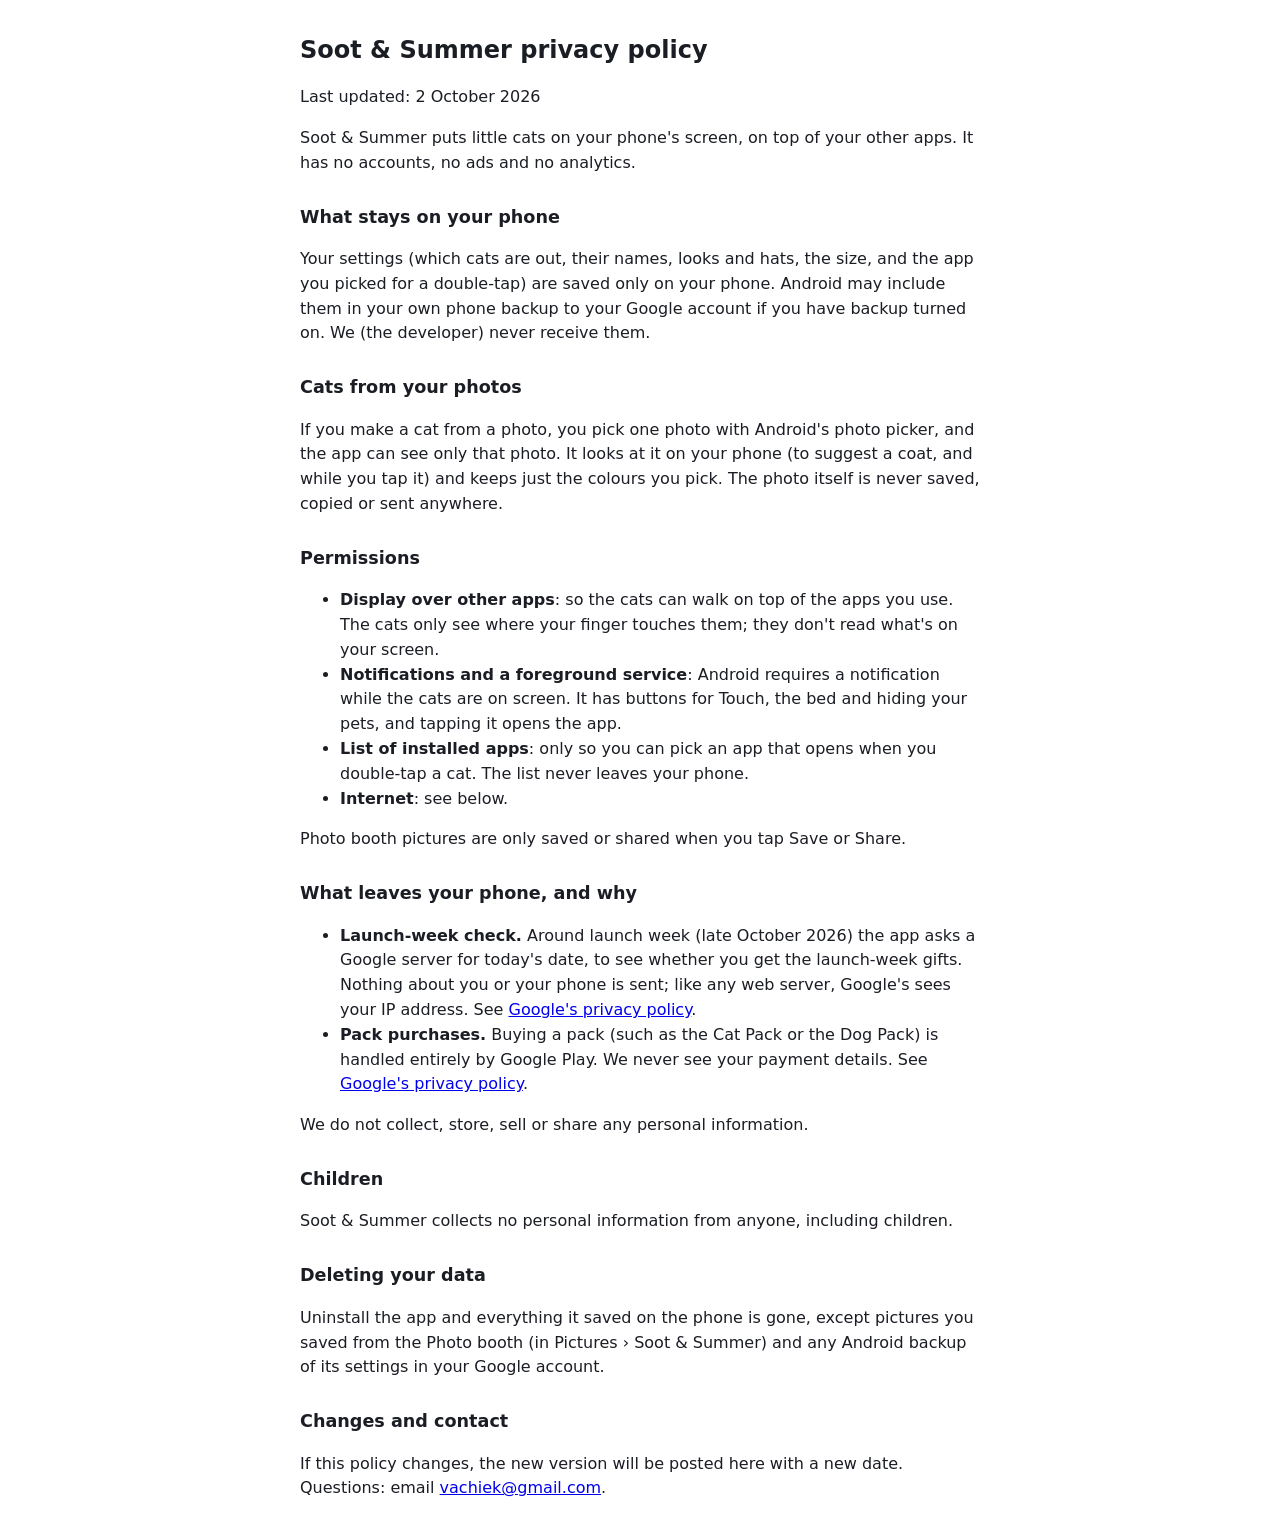
==== docs/privacy.html @ a7ec10ec "Privacy: accurate notification buttons, launch-week gifts, photo suggestion, uninstall, Photo booth " ====
<!doctype html>
<html lang="en"><head><meta charset="utf-8"><meta name="viewport" content="width=device-width,initial-scale=1">
<title>Soot &amp; Summer privacy policy</title>
<style>body{font:16px/1.55 system-ui,sans-serif;max-width:680px;margin:2em auto;padding:0 16px;color:#1b1d24;background:#fff}h1{font-size:1.5em}h2{font-size:1.1em;margin-top:1.6em}</style>
</head><body>
<h1>Soot &amp; Summer privacy policy</h1>
<p>Last updated: 2 October 2026</p>
<p>Soot &amp; Summer puts little cats on your phone's screen, on top of your other apps. It has no accounts, no ads and no analytics.</p>

<h2>What stays on your phone</h2>
<p>Your settings (which cats are out, their names, looks and hats, the size, and the app you picked for a double-tap) are saved only on your phone. Android may include them in your own phone backup to your Google account if you have backup turned on. We (the developer) never receive them.</p>

<h2>Cats from your photos</h2>
<p>If you make a cat from a photo, you pick one photo with Android's photo picker, and the app can see only that photo. It looks at it on your phone (to suggest a coat, and while you tap it) and keeps just the colours you pick. The photo itself is never saved, copied or sent anywhere.</p>

<h2>Permissions</h2>
<ul>
<li><b>Display over other apps</b>: so the cats can walk on top of the apps you use. The cats only see where your finger touches them; they don't read what's on your screen.</li>
<li><b>Notifications and a foreground service</b>: Android requires a notification while the cats are on screen. It has buttons for Touch, the bed and hiding your pets, and tapping it opens the app.</li>
<li><b>List of installed apps</b>: only so you can pick an app that opens when you double-tap a cat. The list never leaves your phone.</li>
<li><b>Internet</b>: see below.</li>
</ul>

<p>Photo booth pictures are only saved or shared when you tap Save or Share.</p>

<h2>What leaves your phone, and why</h2>
<ul>
<li><b>Launch-week check.</b> Around launch week (late October 2026) the app asks a Google server for today's date, to see whether you get the launch-week gifts. Nothing about you or your phone is sent; like any web server, Google's sees your IP address. See <a href="https://policies.google.com/privacy">Google's privacy policy</a>.</li>
<li><b>Pack purchases.</b> Buying a pack (such as the Cat Pack or the Dog Pack) is handled entirely by Google Play. We never see your payment details. See <a href="https://policies.google.com/privacy">Google's privacy policy</a>.</li>
</ul>
<p>We do not collect, store, sell or share any personal information.</p>

<h2>Children</h2>
<p>Soot &amp; Summer collects no personal information from anyone, including children.</p>

<h2>Deleting your data</h2>
<p>Uninstall the app and everything it saved on the phone is gone, except pictures you saved from the Photo booth (in Pictures › Soot &amp; Summer) and any Android backup of its settings in your Google account.</p>

<h2>Changes and contact</h2>
<p>If this policy changes, the new version will be posted here with a new date. Questions: email <a href="mailto:vachiek@gmail.com">vachiek@gmail.com</a>.</p>
</body></html>
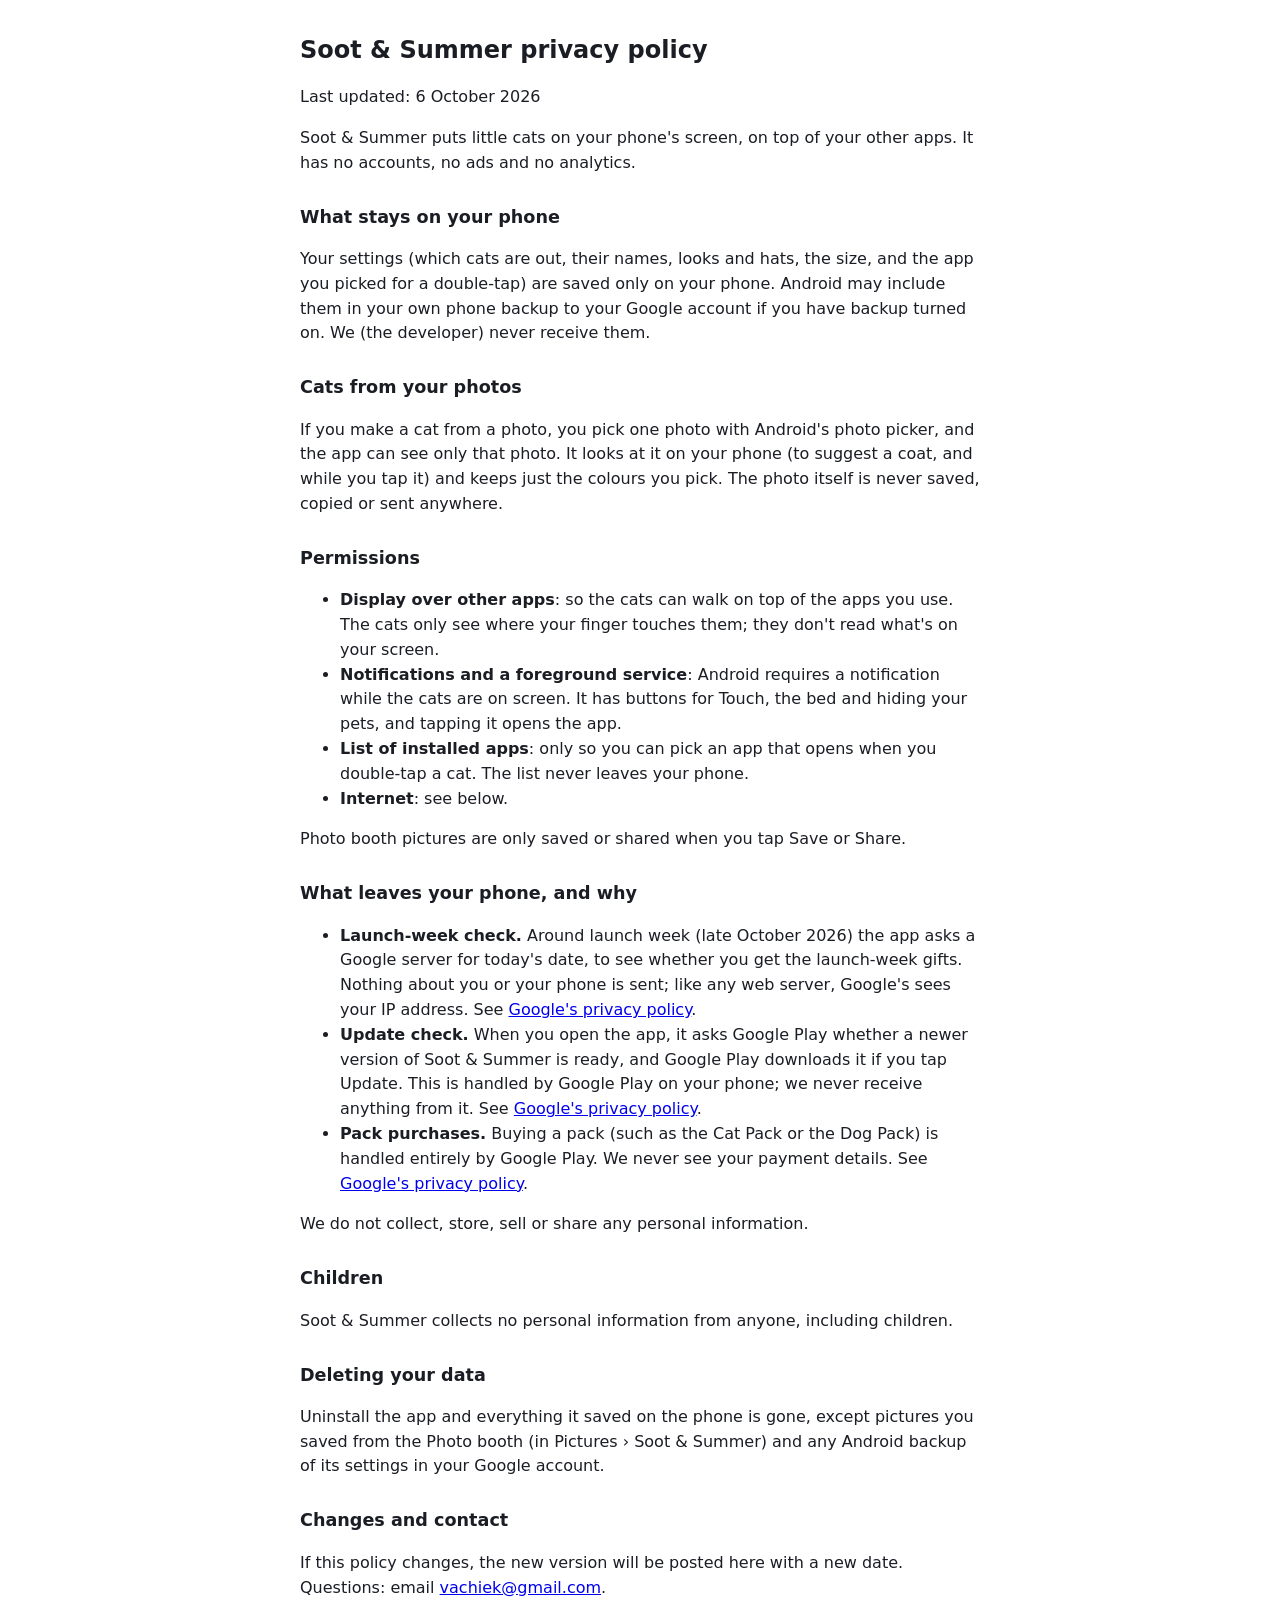
==== commit 954b1496: "Privacy: Google Play update check, updated 6 Oct 2026 Co-Authored-By: Claude Opus 5.5 <noreply@anthr" ====
--- a/docs/privacy.html
+++ b/docs/privacy.html
@@ -4,7 +4,7 @@
 <style>body{font:16px/1.55 system-ui,sans-serif;max-width:680px;margin:2em auto;padding:0 16px;color:#1b1d24;background:#fff}h1{font-size:1.5em}h2{font-size:1.1em;margin-top:1.6em}</style>
 </head><body>
 <h1>Soot &amp; Summer privacy policy</h1>
-<p>Last updated: 2 October 2026</p>
+<p>Last updated: 6 October 2026</p>
 <p>Soot &amp; Summer puts little cats on your phone's screen, on top of your other apps. It has no accounts, no ads and no analytics.</p>
 
 <h2>What stays on your phone</h2>
@@ -26,6 +26,7 @@
 <h2>What leaves your phone, and why</h2>
 <ul>
 <li><b>Launch-week check.</b> Around launch week (late October 2026) the app asks a Google server for today's date, to see whether you get the launch-week gifts. Nothing about you or your phone is sent; like any web server, Google's sees your IP address. See <a href="https://policies.google.com/privacy">Google's privacy policy</a>.</li>
+<li><b>Update check.</b> When you open the app, it asks Google Play whether a newer version of Soot &amp; Summer is ready, and Google Play downloads it if you tap Update. This is handled by Google Play on your phone; we never receive anything from it. See <a href="https://policies.google.com/privacy">Google's privacy policy</a>.</li>
 <li><b>Pack purchases.</b> Buying a pack (such as the Cat Pack or the Dog Pack) is handled entirely by Google Play. We never see your payment details. See <a href="https://policies.google.com/privacy">Google's privacy policy</a>.</li>
 </ul>
 <p>We do not collect, store, sell or share any personal information.</p>
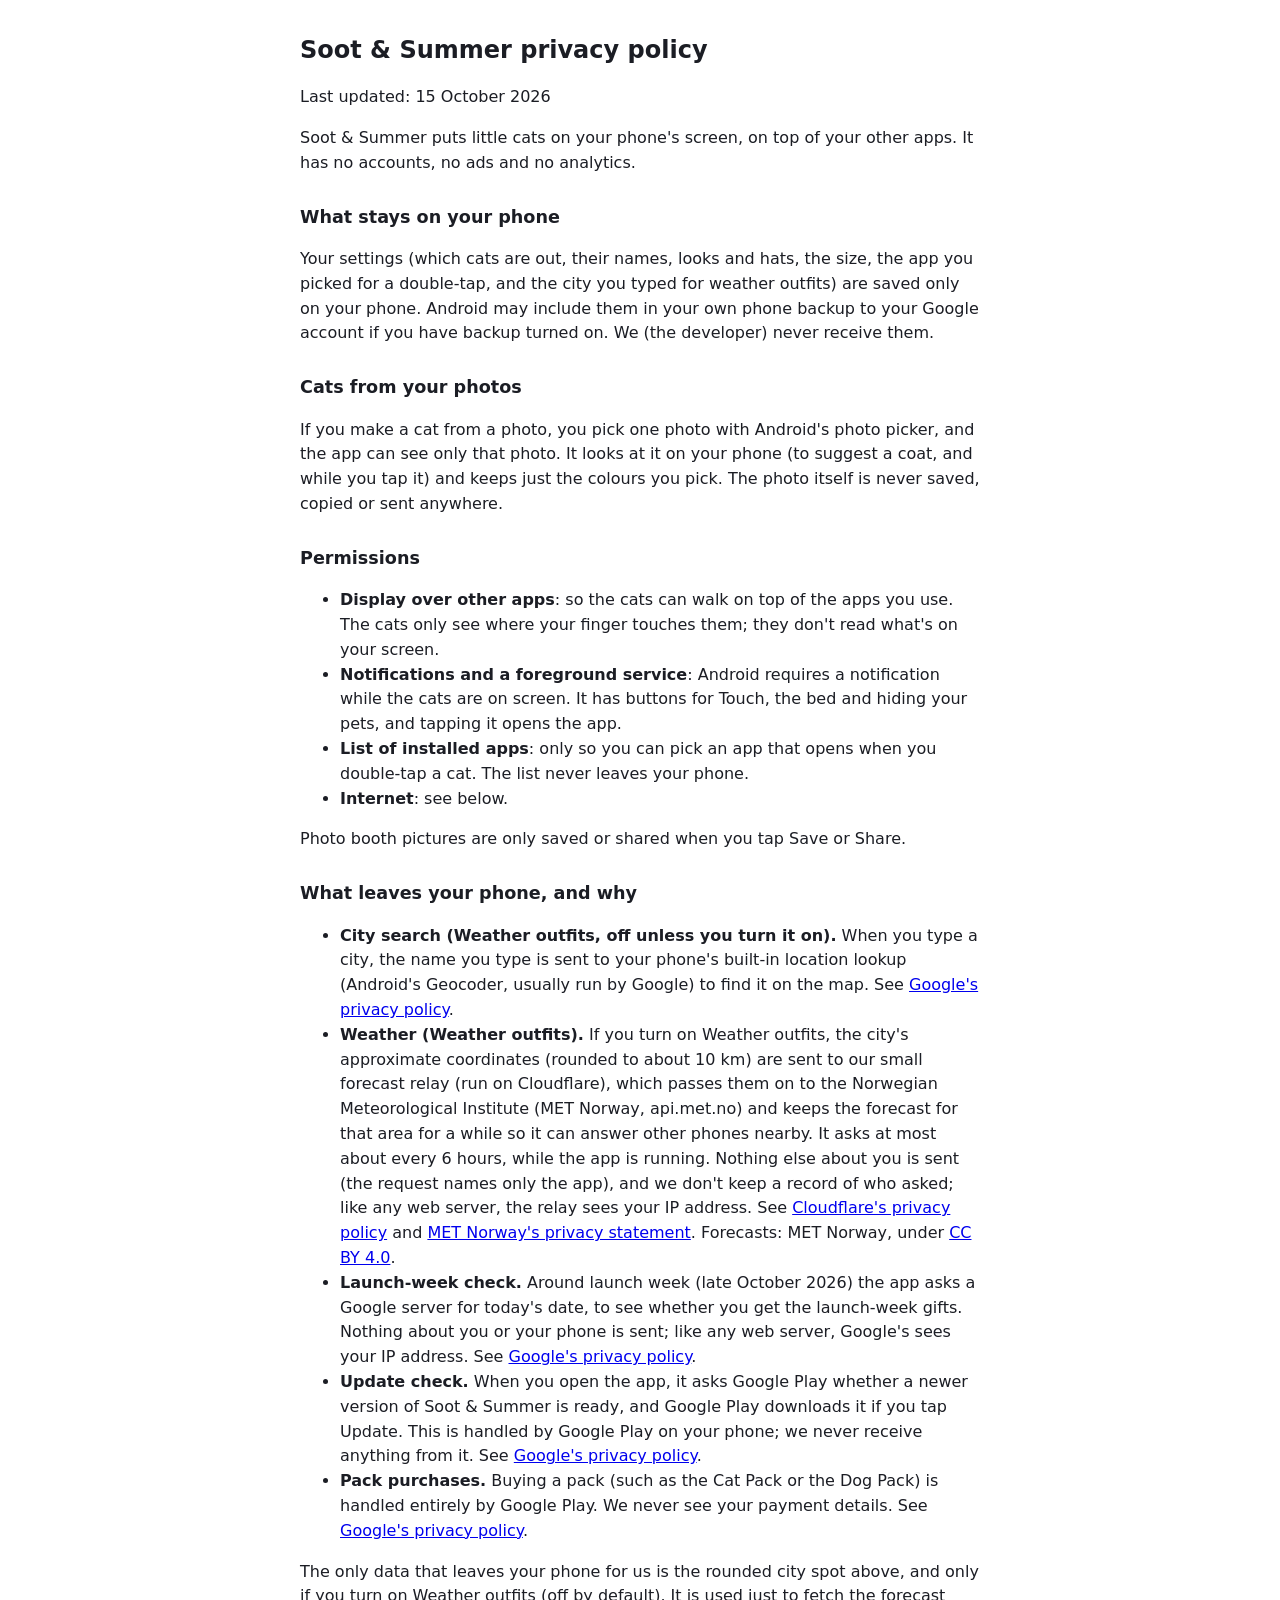
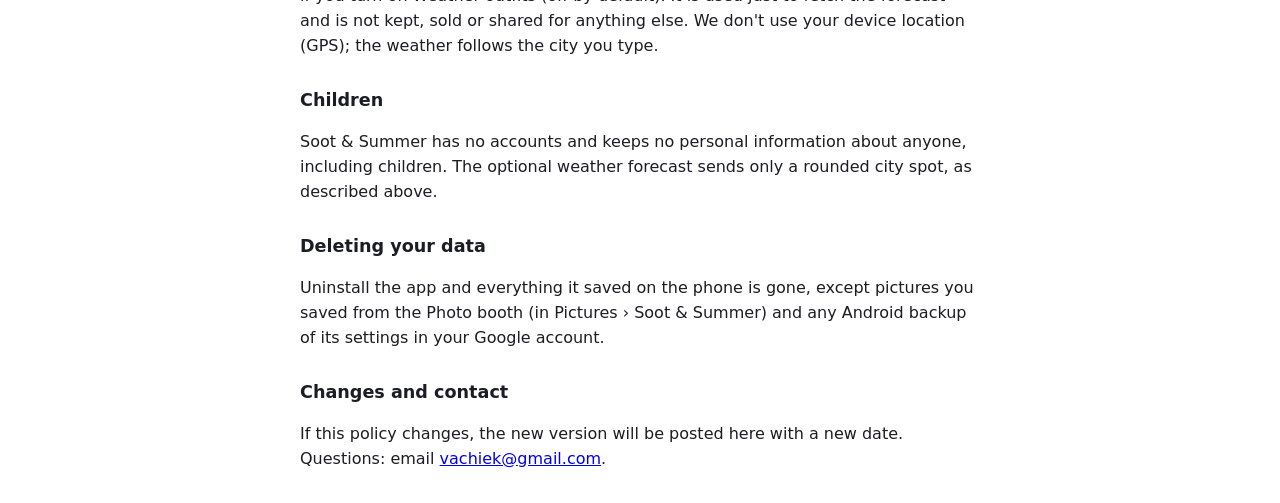
==== commit 4f4e944d: "Privacy: Weather outfits (rounded city spot via our relay to MET Norway, optional), updated 15 Oct 2" ====
--- a/docs/privacy.html
+++ b/docs/privacy.html
@@ -4,11 +4,11 @@
 <style>body{font:16px/1.55 system-ui,sans-serif;max-width:680px;margin:2em auto;padding:0 16px;color:#1b1d24;background:#fff}h1{font-size:1.5em}h2{font-size:1.1em;margin-top:1.6em}</style>
 </head><body>
 <h1>Soot &amp; Summer privacy policy</h1>
-<p>Last updated: 6 October 2026</p>
+<p>Last updated: 15 October 2026</p>
 <p>Soot &amp; Summer puts little cats on your phone's screen, on top of your other apps. It has no accounts, no ads and no analytics.</p>
 
 <h2>What stays on your phone</h2>
-<p>Your settings (which cats are out, their names, looks and hats, the size, and the app you picked for a double-tap) are saved only on your phone. Android may include them in your own phone backup to your Google account if you have backup turned on. We (the developer) never receive them.</p>
+<p>Your settings (which cats are out, their names, looks and hats, the size, the app you picked for a double-tap, and the city you typed for weather outfits) are saved only on your phone. Android may include them in your own phone backup to your Google account if you have backup turned on. We (the developer) never receive them.</p>
 
 <h2>Cats from your photos</h2>
 <p>If you make a cat from a photo, you pick one photo with Android's photo picker, and the app can see only that photo. It looks at it on your phone (to suggest a coat, and while you tap it) and keeps just the colours you pick. The photo itself is never saved, copied or sent anywhere.</p>
@@ -25,14 +25,16 @@
 
 <h2>What leaves your phone, and why</h2>
 <ul>
+<li><b>City search (Weather outfits, off unless you turn it on).</b> When you type a city, the name you type is sent to your phone's built-in location lookup (Android's Geocoder, usually run by Google) to find it on the map. See <a href="https://policies.google.com/privacy">Google's privacy policy</a>.</li>
+<li><b>Weather (Weather outfits).</b> If you turn on Weather outfits, the city's approximate coordinates (rounded to about 10 km) are sent to our small forecast relay (run on Cloudflare), which passes them on to the Norwegian Meteorological Institute (MET Norway, api.met.no) and keeps the forecast for that area for a while so it can answer other phones nearby. It asks at most about every 6 hours, while the app is running. Nothing else about you is sent (the request names only the app), and we don't keep a record of who asked; like any web server, the relay sees your IP address. See <a href="https://www.cloudflare.com/privacypolicy/">Cloudflare's privacy policy</a> and <a href="https://www.met.no/en/About-us/privacy">MET Norway's privacy statement</a>. Forecasts: MET Norway, under <a href="https://creativecommons.org/licenses/by/4.0/">CC BY 4.0</a>.</li>
 <li><b>Launch-week check.</b> Around launch week (late October 2026) the app asks a Google server for today's date, to see whether you get the launch-week gifts. Nothing about you or your phone is sent; like any web server, Google's sees your IP address. See <a href="https://policies.google.com/privacy">Google's privacy policy</a>.</li>
 <li><b>Update check.</b> When you open the app, it asks Google Play whether a newer version of Soot &amp; Summer is ready, and Google Play downloads it if you tap Update. This is handled by Google Play on your phone; we never receive anything from it. See <a href="https://policies.google.com/privacy">Google's privacy policy</a>.</li>
 <li><b>Pack purchases.</b> Buying a pack (such as the Cat Pack or the Dog Pack) is handled entirely by Google Play. We never see your payment details. See <a href="https://policies.google.com/privacy">Google's privacy policy</a>.</li>
 </ul>
-<p>We do not collect, store, sell or share any personal information.</p>
+<p>The only data that leaves your phone for us is the rounded city spot above, and only if you turn on Weather outfits (off by default). It is used just to fetch the forecast and is not kept, sold or shared for anything else. We don't use your device location (GPS); the weather follows the city you type.</p>
 
 <h2>Children</h2>
-<p>Soot &amp; Summer collects no personal information from anyone, including children.</p>
+<p>Soot &amp; Summer has no accounts and keeps no personal information about anyone, including children. The optional weather forecast sends only a rounded city spot, as described above.</p>
 
 <h2>Deleting your data</h2>
 <p>Uninstall the app and everything it saved on the phone is gone, except pictures you saved from the Photo booth (in Pictures › Soot &amp; Summer) and any Android backup of its settings in your Google account.</p>
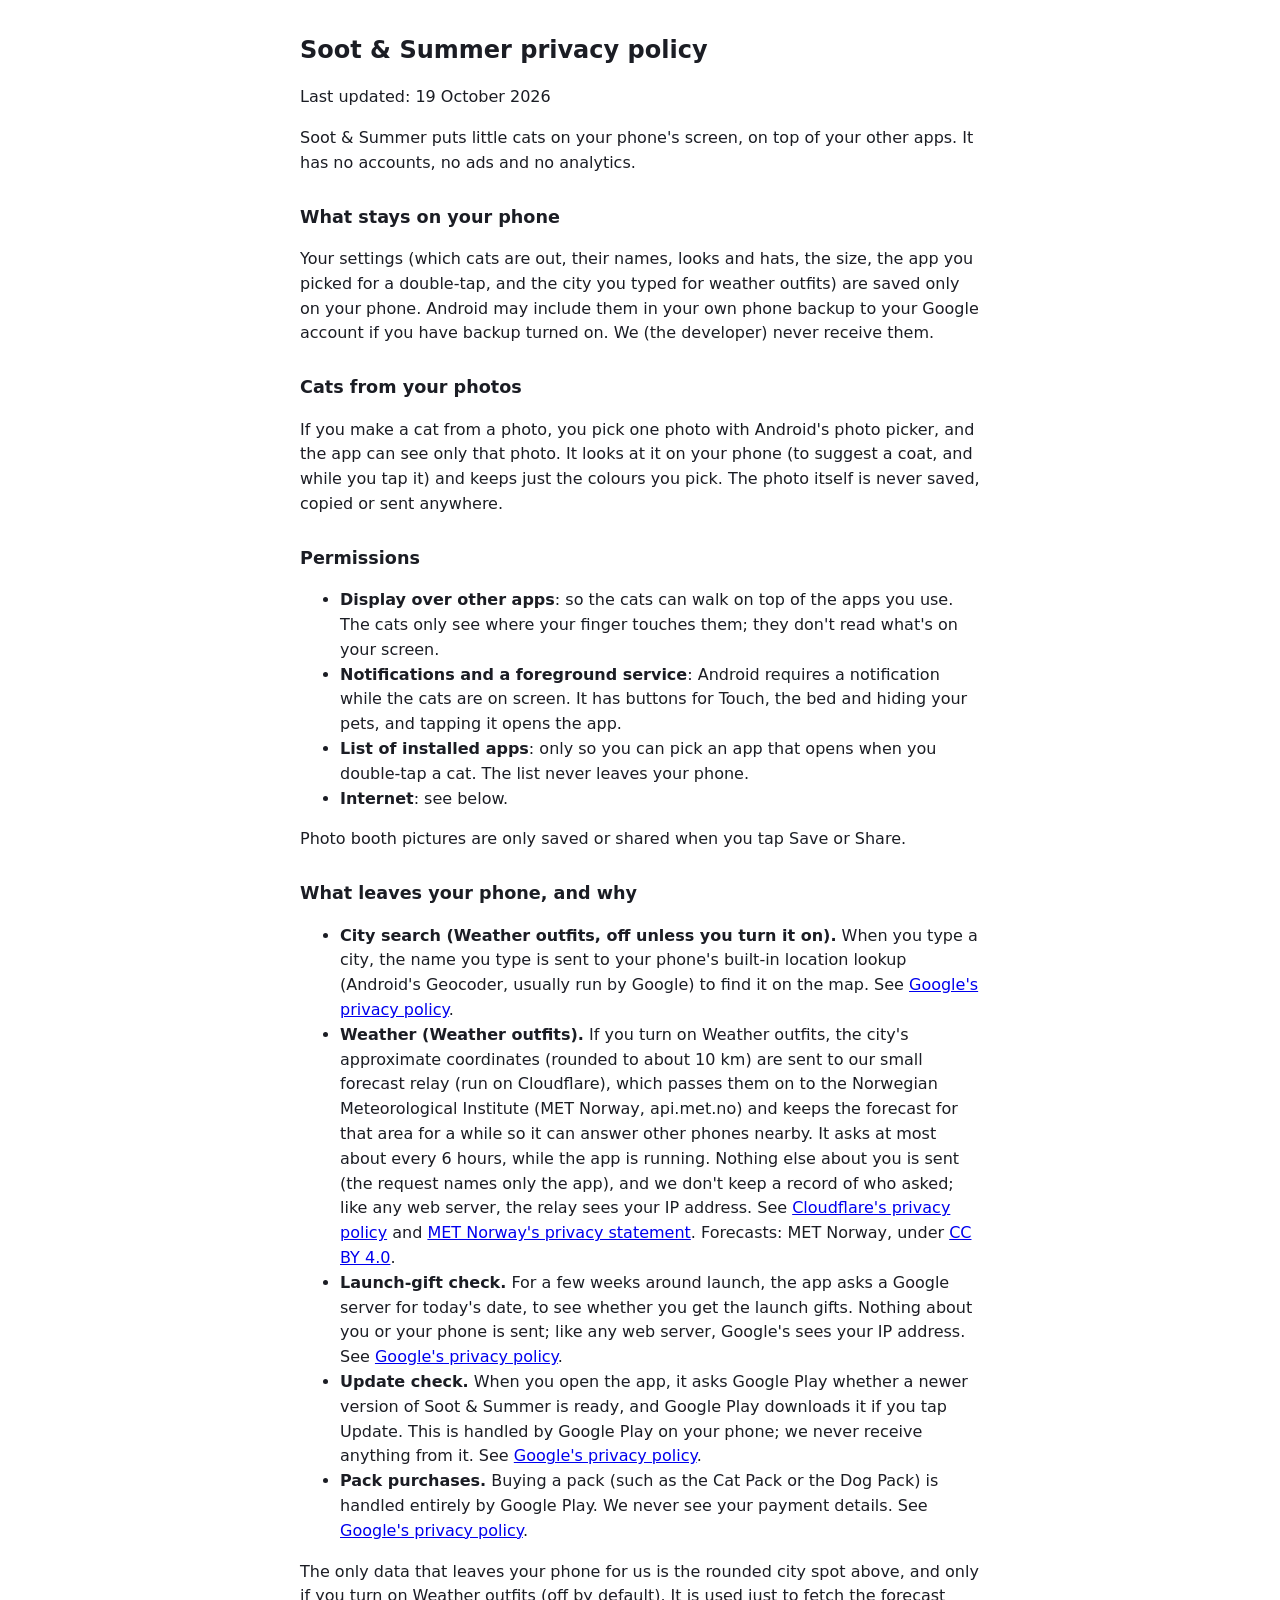
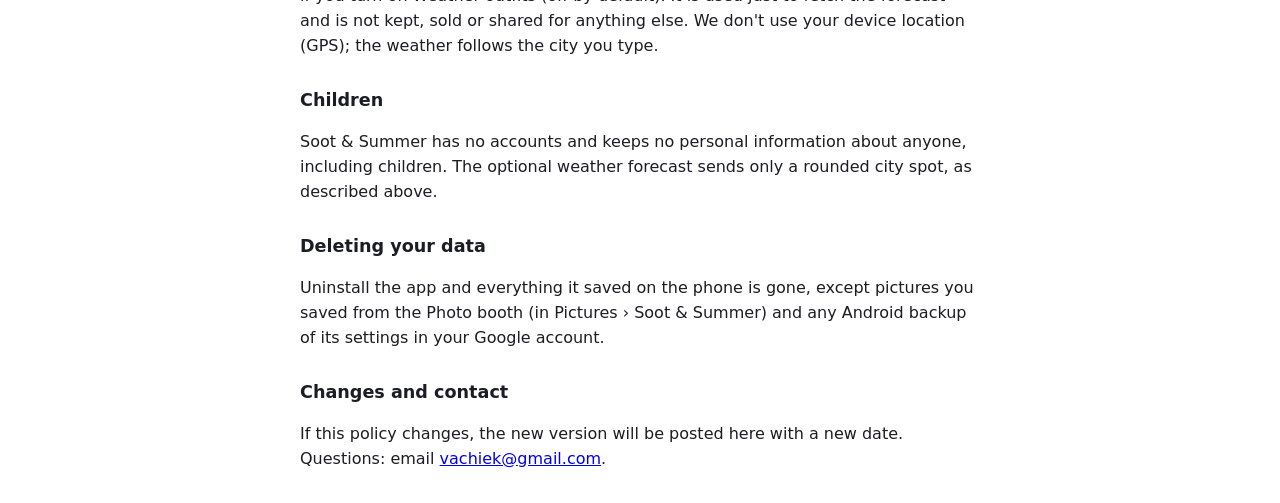
==== commit 5ac93d78: "Privacy: dateless launch-gift check (no launch date in public text); packs: critters → more pets; ha" ====
--- a/docs/privacy.html
+++ b/docs/privacy.html
@@ -4,7 +4,7 @@
 <style>body{font:16px/1.55 system-ui,sans-serif;max-width:680px;margin:2em auto;padding:0 16px;color:#1b1d24;background:#fff}h1{font-size:1.5em}h2{font-size:1.1em;margin-top:1.6em}</style>
 </head><body>
 <h1>Soot &amp; Summer privacy policy</h1>
-<p>Last updated: 15 October 2026</p>
+<p>Last updated: 19 October 2026</p>
 <p>Soot &amp; Summer puts little cats on your phone's screen, on top of your other apps. It has no accounts, no ads and no analytics.</p>
 
 <h2>What stays on your phone</h2>
@@ -27,7 +27,7 @@
 <ul>
 <li><b>City search (Weather outfits, off unless you turn it on).</b> When you type a city, the name you type is sent to your phone's built-in location lookup (Android's Geocoder, usually run by Google) to find it on the map. See <a href="https://policies.google.com/privacy">Google's privacy policy</a>.</li>
 <li><b>Weather (Weather outfits).</b> If you turn on Weather outfits, the city's approximate coordinates (rounded to about 10 km) are sent to our small forecast relay (run on Cloudflare), which passes them on to the Norwegian Meteorological Institute (MET Norway, api.met.no) and keeps the forecast for that area for a while so it can answer other phones nearby. It asks at most about every 6 hours, while the app is running. Nothing else about you is sent (the request names only the app), and we don't keep a record of who asked; like any web server, the relay sees your IP address. See <a href="https://www.cloudflare.com/privacypolicy/">Cloudflare's privacy policy</a> and <a href="https://www.met.no/en/About-us/privacy">MET Norway's privacy statement</a>. Forecasts: MET Norway, under <a href="https://creativecommons.org/licenses/by/4.0/">CC BY 4.0</a>.</li>
-<li><b>Launch-week check.</b> Around launch week (late October 2026) the app asks a Google server for today's date, to see whether you get the launch-week gifts. Nothing about you or your phone is sent; like any web server, Google's sees your IP address. See <a href="https://policies.google.com/privacy">Google's privacy policy</a>.</li>
+<li><b>Launch-gift check.</b> For a few weeks around launch, the app asks a Google server for today's date, to see whether you get the launch gifts. Nothing about you or your phone is sent; like any web server, Google's sees your IP address. See <a href="https://policies.google.com/privacy">Google's privacy policy</a>.</li>
 <li><b>Update check.</b> When you open the app, it asks Google Play whether a newer version of Soot &amp; Summer is ready, and Google Play downloads it if you tap Update. This is handled by Google Play on your phone; we never receive anything from it. See <a href="https://policies.google.com/privacy">Google's privacy policy</a>.</li>
 <li><b>Pack purchases.</b> Buying a pack (such as the Cat Pack or the Dog Pack) is handled entirely by Google Play. We never see your payment details. See <a href="https://policies.google.com/privacy">Google's privacy policy</a>.</li>
 </ul>
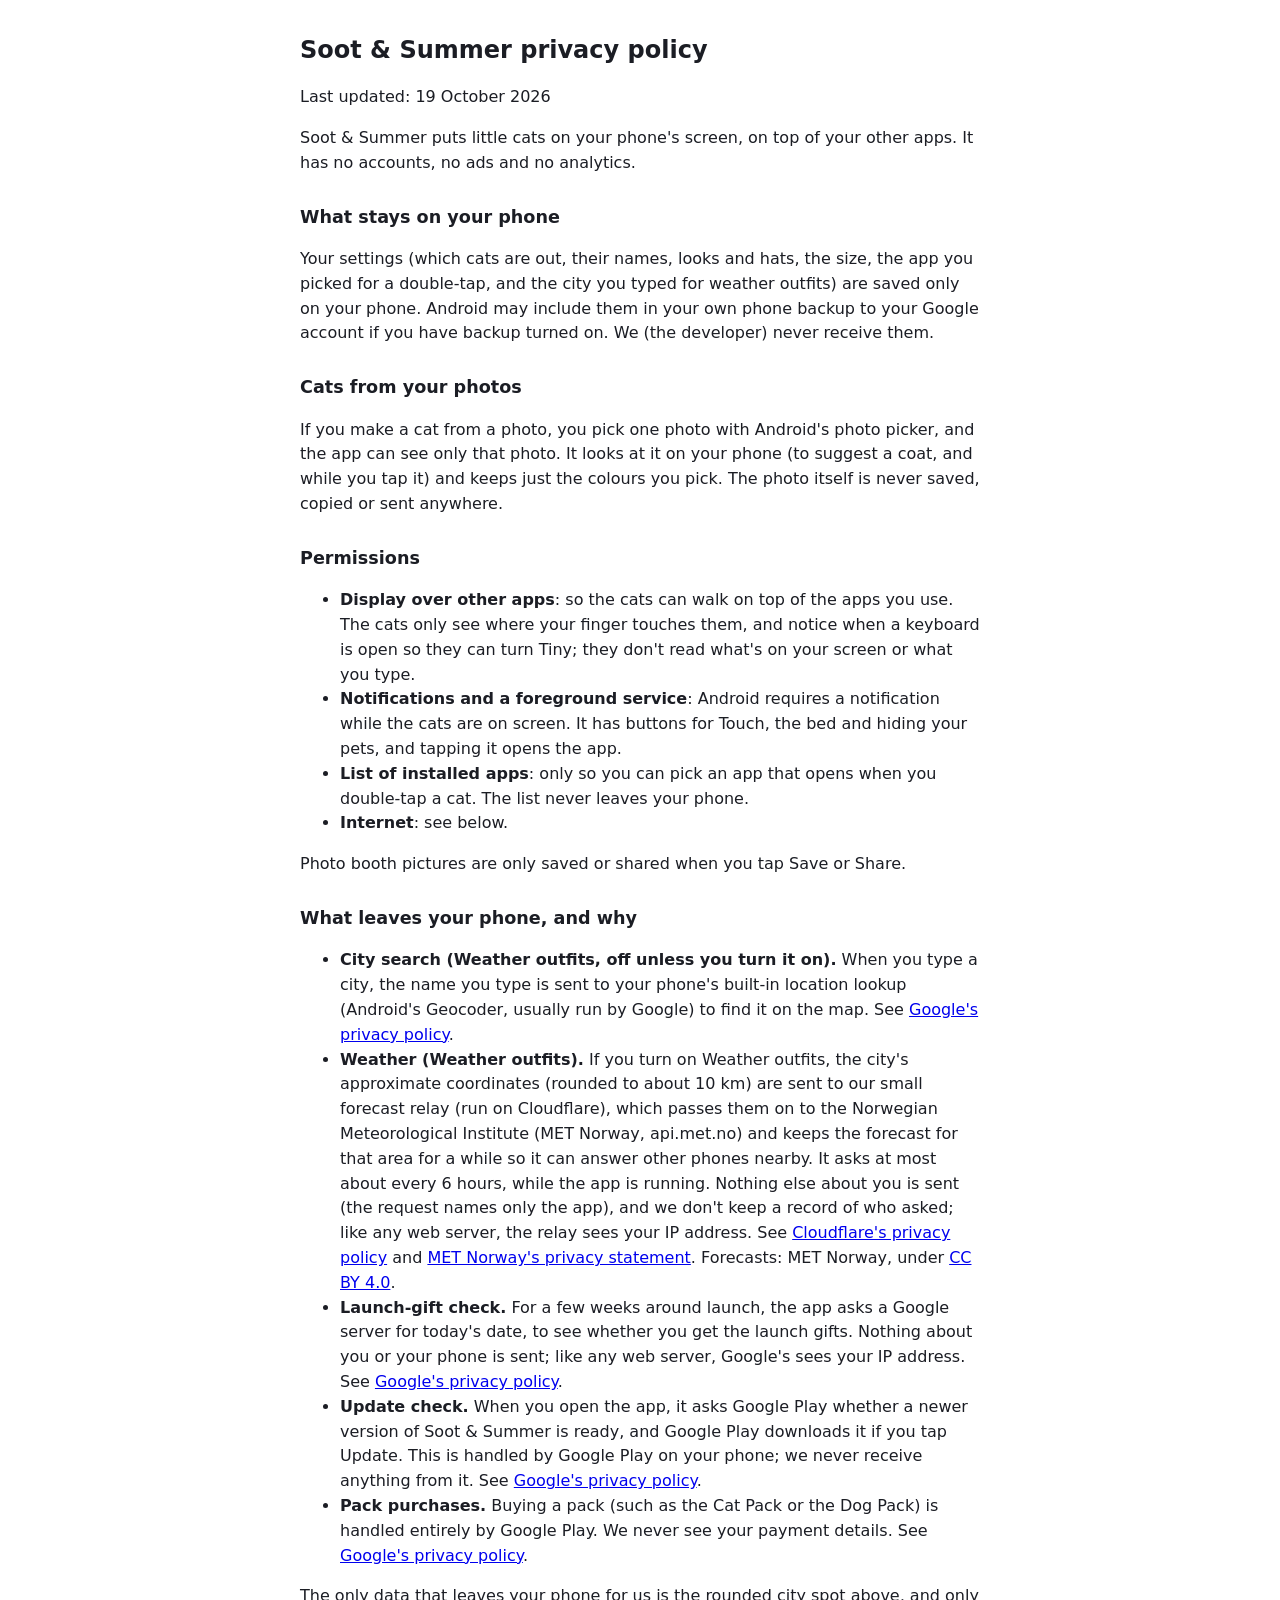
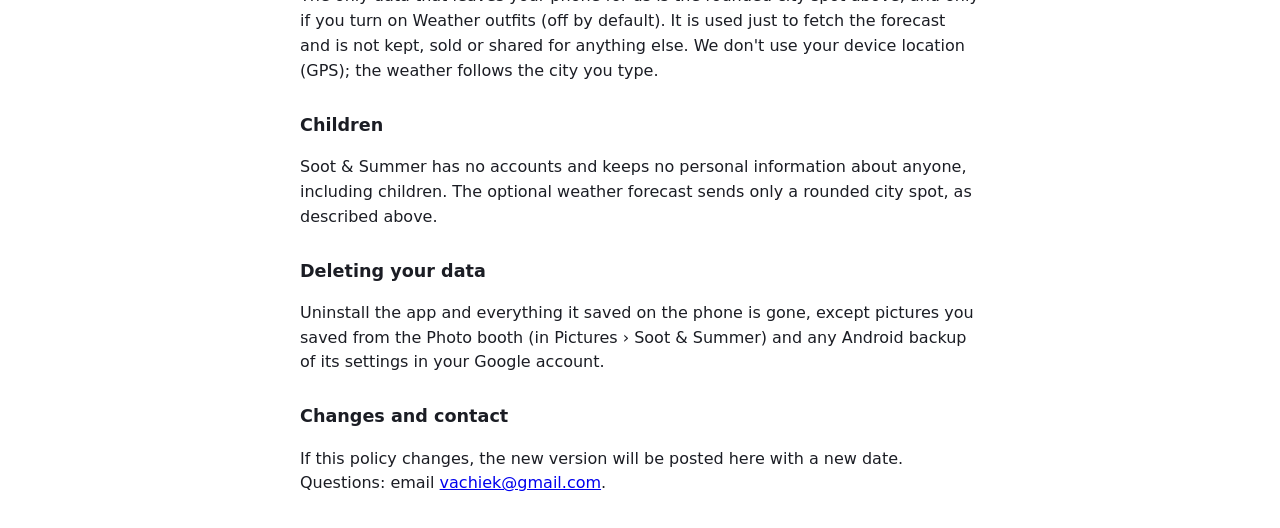
==== commit f8949f61: "FAQ + privacy from the app's 1.5.77 copy (Tiny while typing card split, launch words) Co-Authored-By" ====
--- a/docs/privacy.html
+++ b/docs/privacy.html
@@ -15,7 +15,7 @@
 
 <h2>Permissions</h2>
 <ul>
-<li><b>Display over other apps</b>: so the cats can walk on top of the apps you use. The cats only see where your finger touches them; they don't read what's on your screen.</li>
+<li><b>Display over other apps</b>: so the cats can walk on top of the apps you use. The cats only see where your finger touches them, and notice when a keyboard is open so they can turn Tiny; they don't read what's on your screen or what you type.</li>
 <li><b>Notifications and a foreground service</b>: Android requires a notification while the cats are on screen. It has buttons for Touch, the bed and hiding your pets, and tapping it opens the app.</li>
 <li><b>List of installed apps</b>: only so you can pick an app that opens when you double-tap a cat. The list never leaves your phone.</li>
 <li><b>Internet</b>: see below.</li>
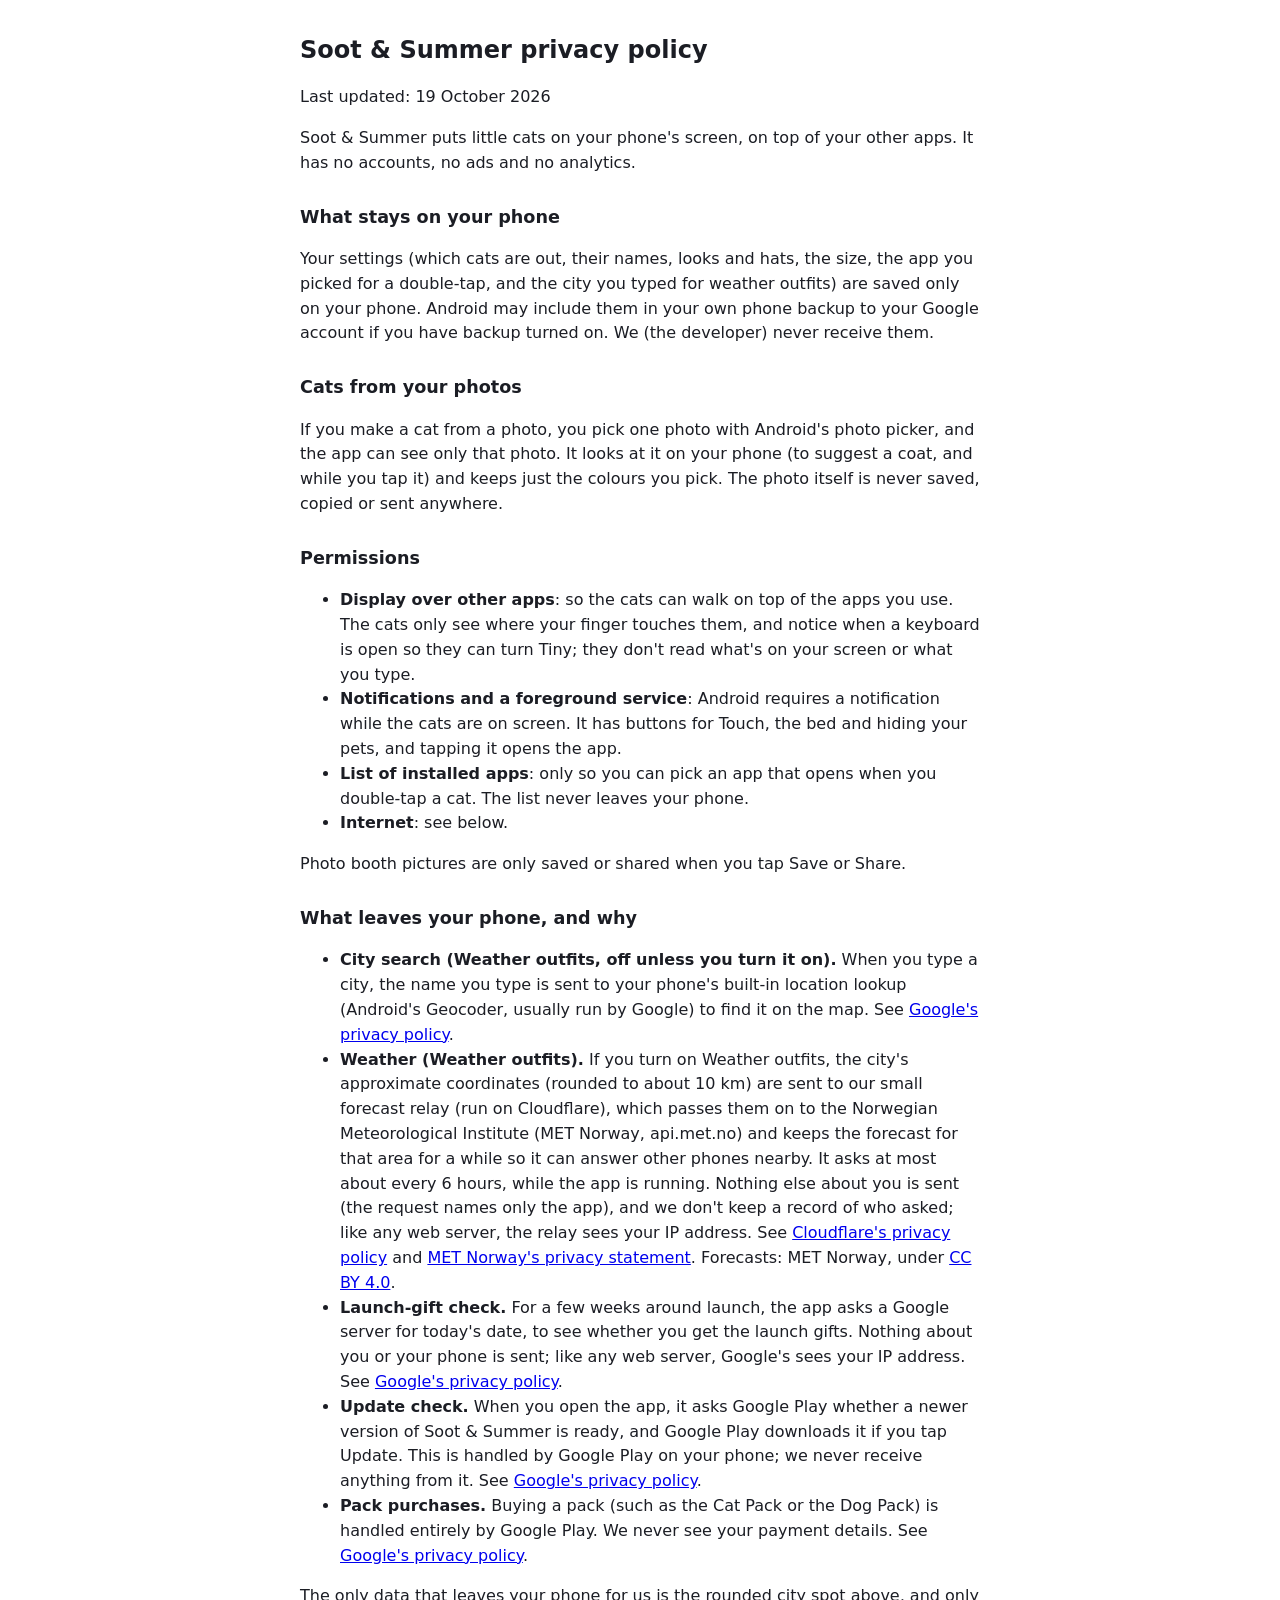
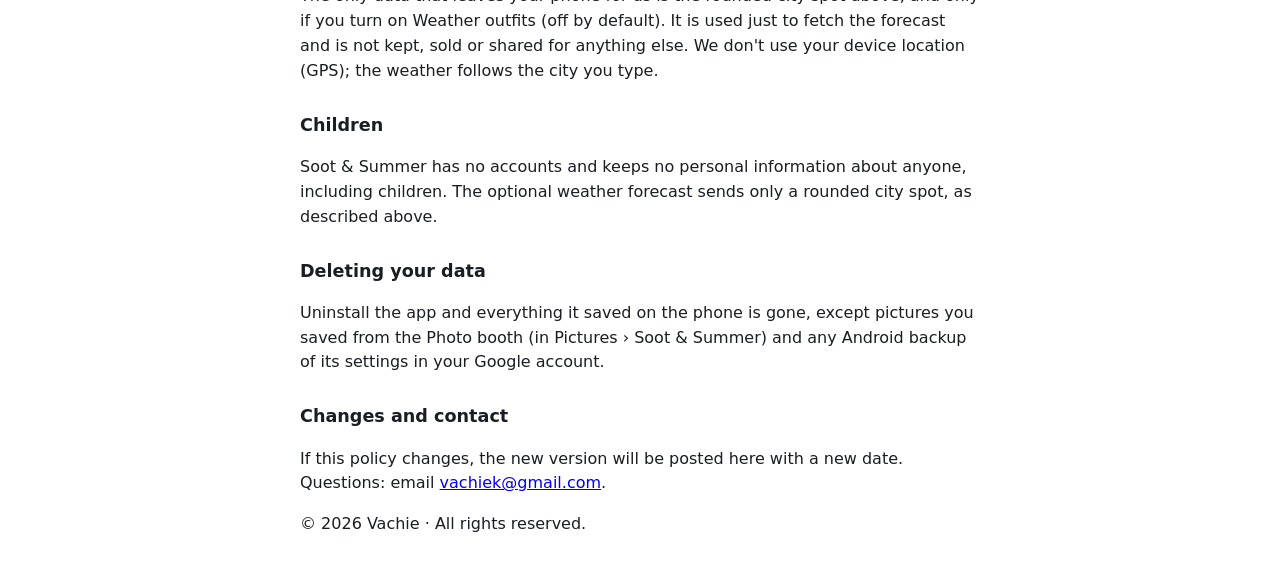
==== commit 2cf8ddb4: "Copyright line in the footer and privacy policy Co-Authored-By: Claude Opus 5.5 <noreply@anthropic.c" ====
--- a/docs/privacy.html
+++ b/docs/privacy.html
@@ -41,4 +41,5 @@
 
 <h2>Changes and contact</h2>
 <p>If this policy changes, the new version will be posted here with a new date. Questions: email <a href="mailto:vachiek@gmail.com">vachiek@gmail.com</a>.</p>
+<p>© 2026 Vachie · All rights reserved.</p>
 </body></html>
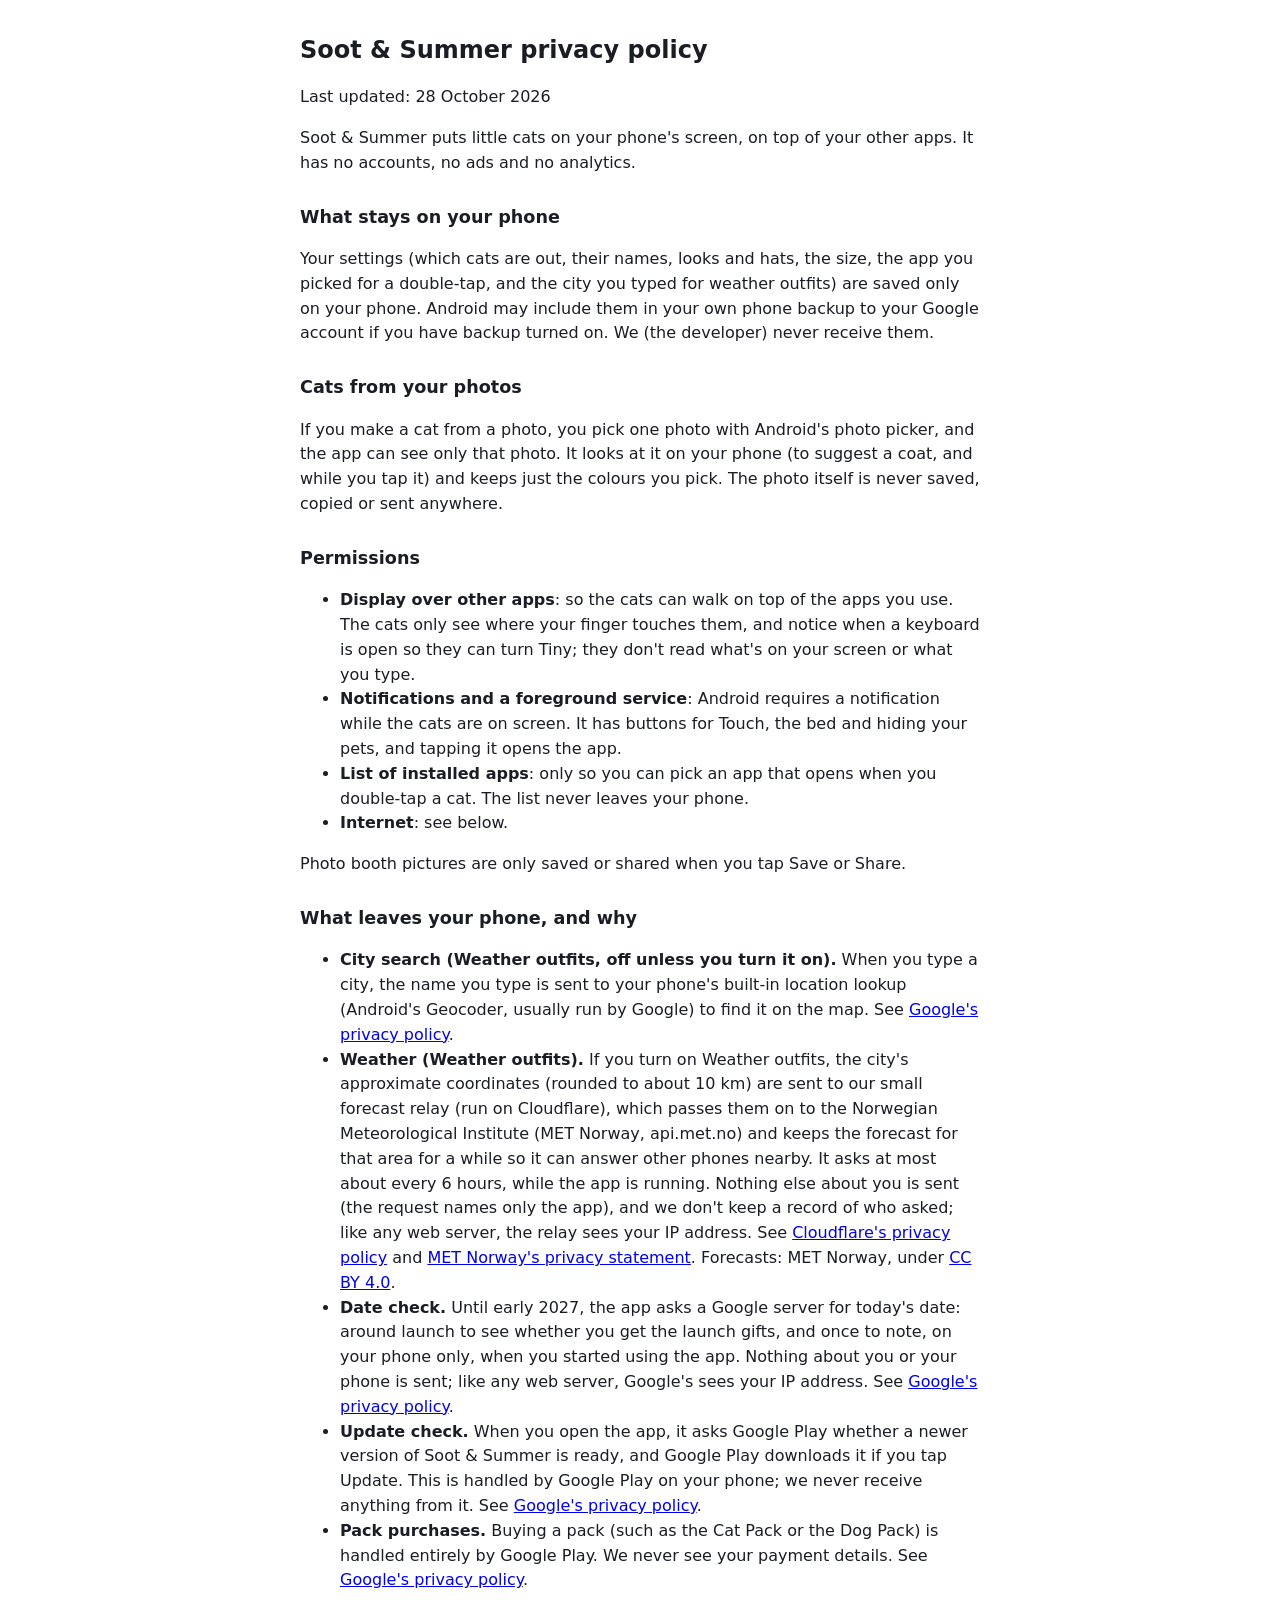
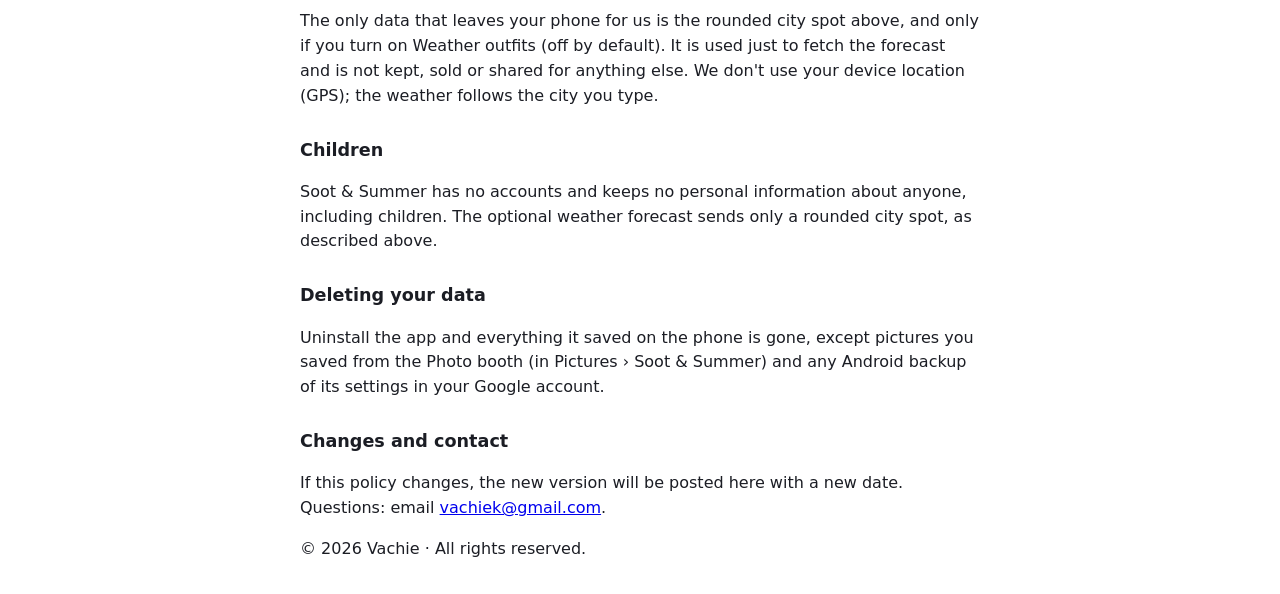
==== commit 284b7bbf: "Privacy + FAQ: date check until early 2027 (early adopters mark) Co-Authored-By: Claude Opus 5.5 <no" ====
--- a/docs/privacy.html
+++ b/docs/privacy.html
@@ -4,7 +4,7 @@
 <style>body{font:16px/1.55 system-ui,sans-serif;max-width:680px;margin:2em auto;padding:0 16px;color:#1b1d24;background:#fff}h1{font-size:1.5em}h2{font-size:1.1em;margin-top:1.6em}</style>
 </head><body>
 <h1>Soot &amp; Summer privacy policy</h1>
-<p>Last updated: 19 October 2026</p>
+<p>Last updated: 28 October 2026</p>
 <p>Soot &amp; Summer puts little cats on your phone's screen, on top of your other apps. It has no accounts, no ads and no analytics.</p>
 
 <h2>What stays on your phone</h2>
@@ -27,7 +27,7 @@
 <ul>
 <li><b>City search (Weather outfits, off unless you turn it on).</b> When you type a city, the name you type is sent to your phone's built-in location lookup (Android's Geocoder, usually run by Google) to find it on the map. See <a href="https://policies.google.com/privacy">Google's privacy policy</a>.</li>
 <li><b>Weather (Weather outfits).</b> If you turn on Weather outfits, the city's approximate coordinates (rounded to about 10 km) are sent to our small forecast relay (run on Cloudflare), which passes them on to the Norwegian Meteorological Institute (MET Norway, api.met.no) and keeps the forecast for that area for a while so it can answer other phones nearby. It asks at most about every 6 hours, while the app is running. Nothing else about you is sent (the request names only the app), and we don't keep a record of who asked; like any web server, the relay sees your IP address. See <a href="https://www.cloudflare.com/privacypolicy/">Cloudflare's privacy policy</a> and <a href="https://www.met.no/en/About-us/privacy">MET Norway's privacy statement</a>. Forecasts: MET Norway, under <a href="https://creativecommons.org/licenses/by/4.0/">CC BY 4.0</a>.</li>
-<li><b>Launch-gift check.</b> For a few weeks around launch, the app asks a Google server for today's date, to see whether you get the launch gifts. Nothing about you or your phone is sent; like any web server, Google's sees your IP address. See <a href="https://policies.google.com/privacy">Google's privacy policy</a>.</li>
+<li><b>Date check.</b> Until early 2027, the app asks a Google server for today's date: around launch to see whether you get the launch gifts, and once to note, on your phone only, when you started using the app. Nothing about you or your phone is sent; like any web server, Google's sees your IP address. See <a href="https://policies.google.com/privacy">Google's privacy policy</a>.</li>
 <li><b>Update check.</b> When you open the app, it asks Google Play whether a newer version of Soot &amp; Summer is ready, and Google Play downloads it if you tap Update. This is handled by Google Play on your phone; we never receive anything from it. See <a href="https://policies.google.com/privacy">Google's privacy policy</a>.</li>
 <li><b>Pack purchases.</b> Buying a pack (such as the Cat Pack or the Dog Pack) is handled entirely by Google Play. We never see your payment details. See <a href="https://policies.google.com/privacy">Google's privacy policy</a>.</li>
 </ul>
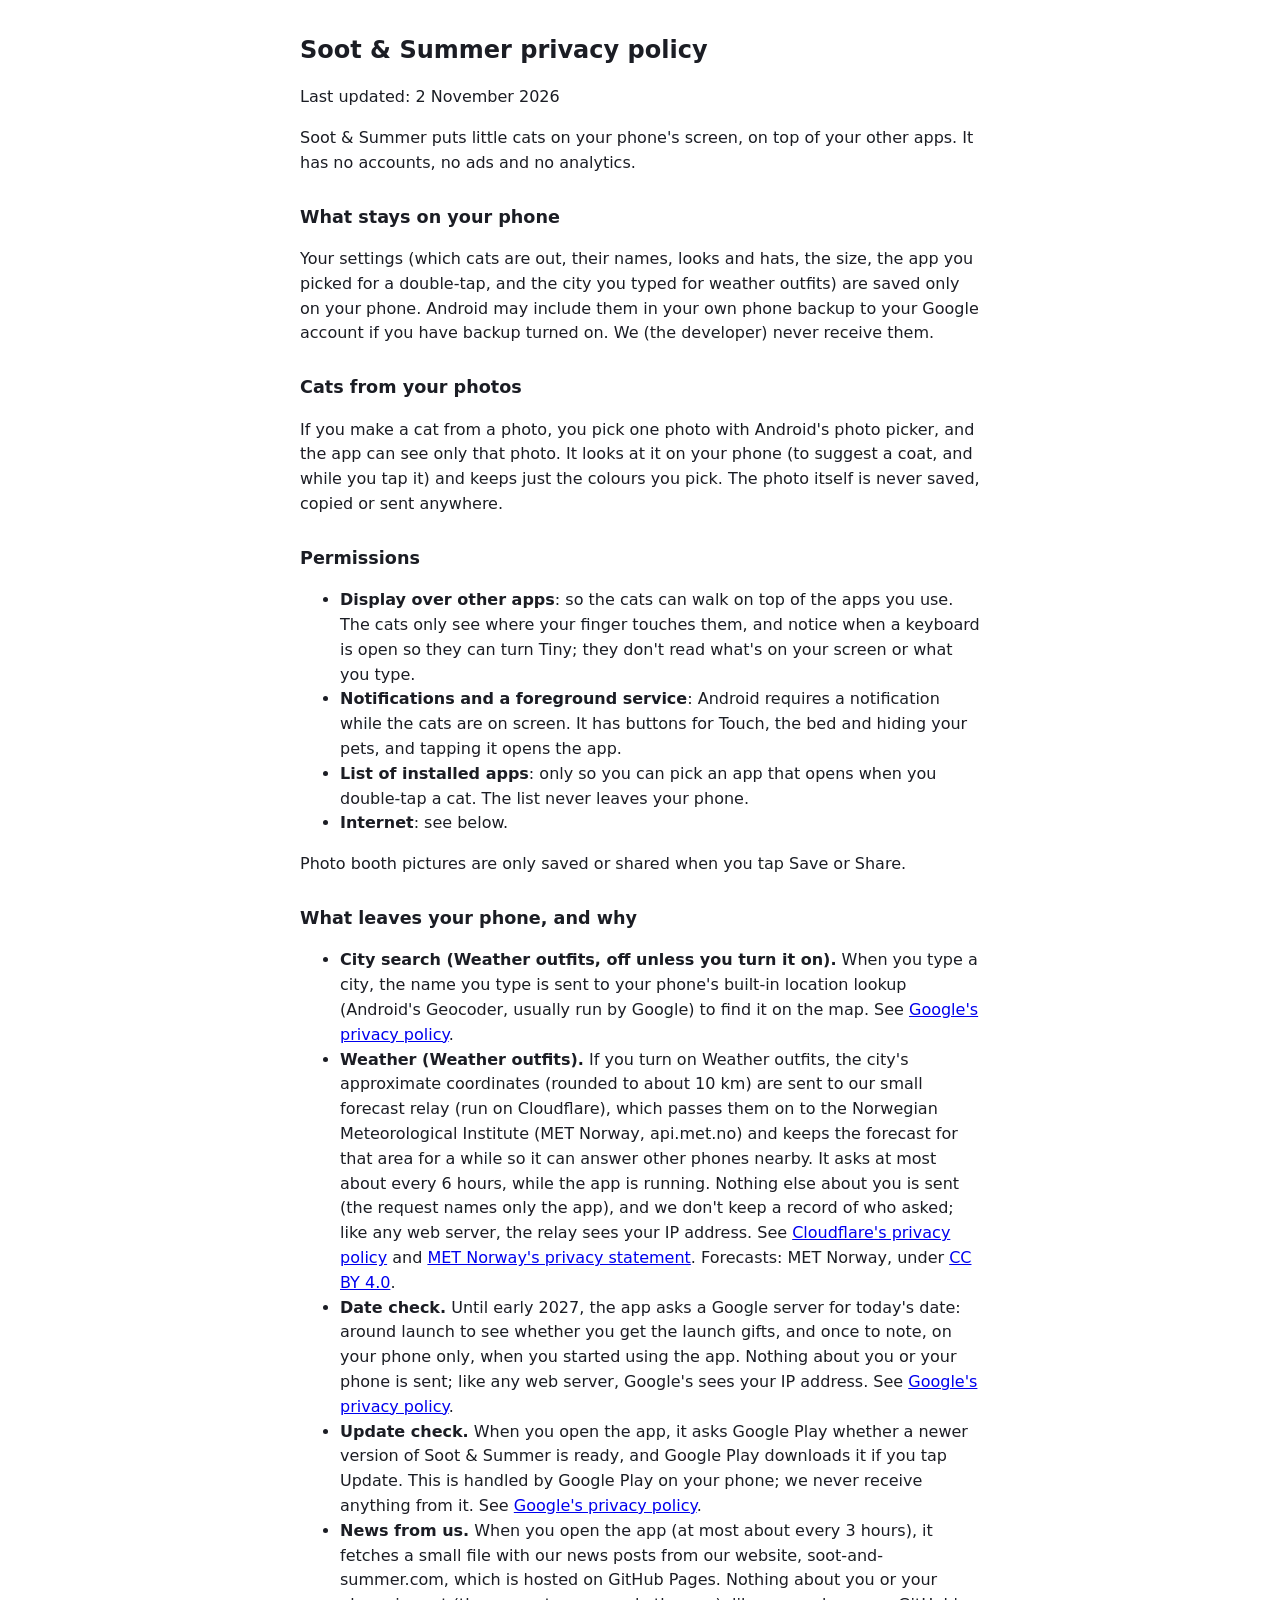
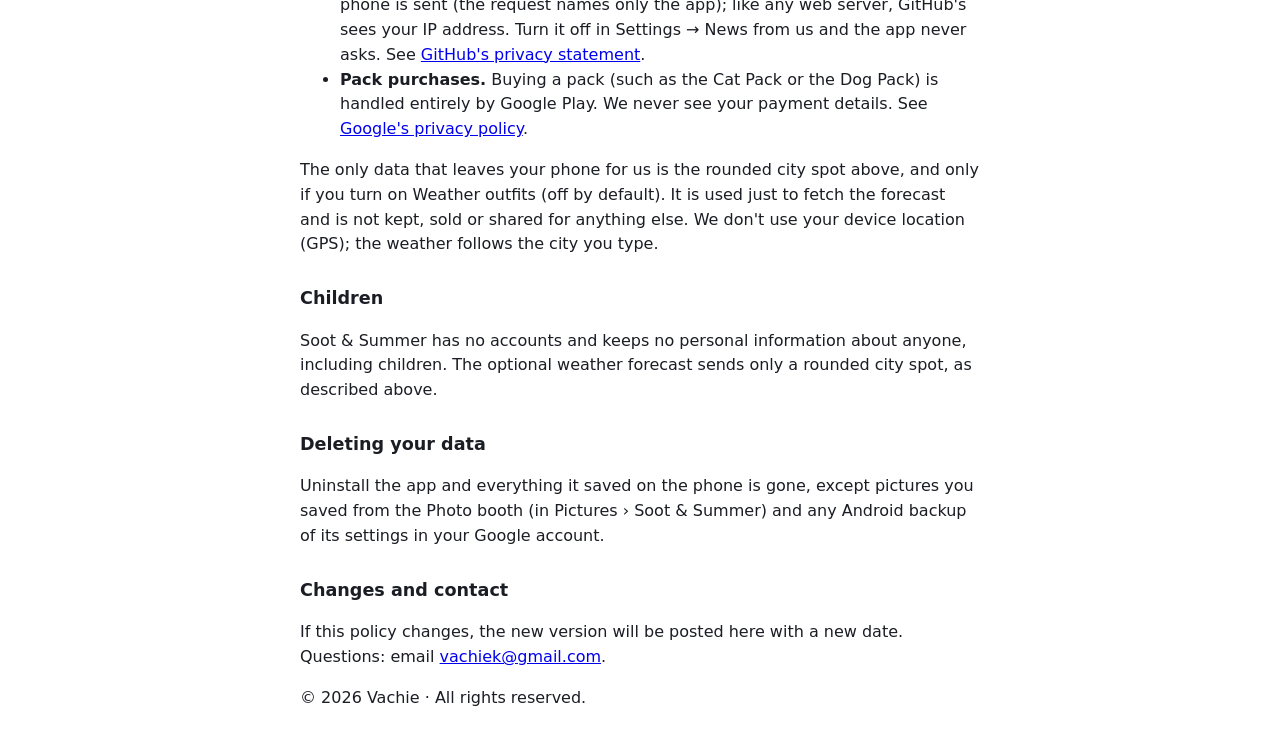
==== commit ae6bc324: "Privacy policy: News from us line (store copy, ships with S&S 1.5.94) Co-Authored-By: Claude Opus 5." ====
--- a/docs/privacy.html
+++ b/docs/privacy.html
@@ -4,7 +4,7 @@
 <style>body{font:16px/1.55 system-ui,sans-serif;max-width:680px;margin:2em auto;padding:0 16px;color:#1b1d24;background:#fff}h1{font-size:1.5em}h2{font-size:1.1em;margin-top:1.6em}</style>
 </head><body>
 <h1>Soot &amp; Summer privacy policy</h1>
-<p>Last updated: 28 October 2026</p>
+<p>Last updated: 2 November 2026</p>
 <p>Soot &amp; Summer puts little cats on your phone's screen, on top of your other apps. It has no accounts, no ads and no analytics.</p>
 
 <h2>What stays on your phone</h2>
@@ -29,6 +29,7 @@
 <li><b>Weather (Weather outfits).</b> If you turn on Weather outfits, the city's approximate coordinates (rounded to about 10 km) are sent to our small forecast relay (run on Cloudflare), which passes them on to the Norwegian Meteorological Institute (MET Norway, api.met.no) and keeps the forecast for that area for a while so it can answer other phones nearby. It asks at most about every 6 hours, while the app is running. Nothing else about you is sent (the request names only the app), and we don't keep a record of who asked; like any web server, the relay sees your IP address. See <a href="https://www.cloudflare.com/privacypolicy/">Cloudflare's privacy policy</a> and <a href="https://www.met.no/en/About-us/privacy">MET Norway's privacy statement</a>. Forecasts: MET Norway, under <a href="https://creativecommons.org/licenses/by/4.0/">CC BY 4.0</a>.</li>
 <li><b>Date check.</b> Until early 2027, the app asks a Google server for today's date: around launch to see whether you get the launch gifts, and once to note, on your phone only, when you started using the app. Nothing about you or your phone is sent; like any web server, Google's sees your IP address. See <a href="https://policies.google.com/privacy">Google's privacy policy</a>.</li>
 <li><b>Update check.</b> When you open the app, it asks Google Play whether a newer version of Soot &amp; Summer is ready, and Google Play downloads it if you tap Update. This is handled by Google Play on your phone; we never receive anything from it. See <a href="https://policies.google.com/privacy">Google's privacy policy</a>.</li>
+<li><b>News from us.</b> When you open the app (at most about every 3 hours), it fetches a small file with our news posts from our website, soot-and-summer.com, which is hosted on GitHub Pages. Nothing about you or your phone is sent (the request names only the app); like any web server, GitHub's sees your IP address. Turn it off in Settings → News from us and the app never asks. See <a href="https://docs.github.com/en/site-policy/privacy-policies/github-general-privacy-statement">GitHub's privacy statement</a>.</li>
 <li><b>Pack purchases.</b> Buying a pack (such as the Cat Pack or the Dog Pack) is handled entirely by Google Play. We never see your payment details. See <a href="https://policies.google.com/privacy">Google's privacy policy</a>.</li>
 </ul>
 <p>The only data that leaves your phone for us is the rounded city spot above, and only if you turn on Weather outfits (off by default). It is used just to fetch the forecast and is not kept, sold or shared for anything else. We don't use your device location (GPS); the weather follows the city you type.</p>
